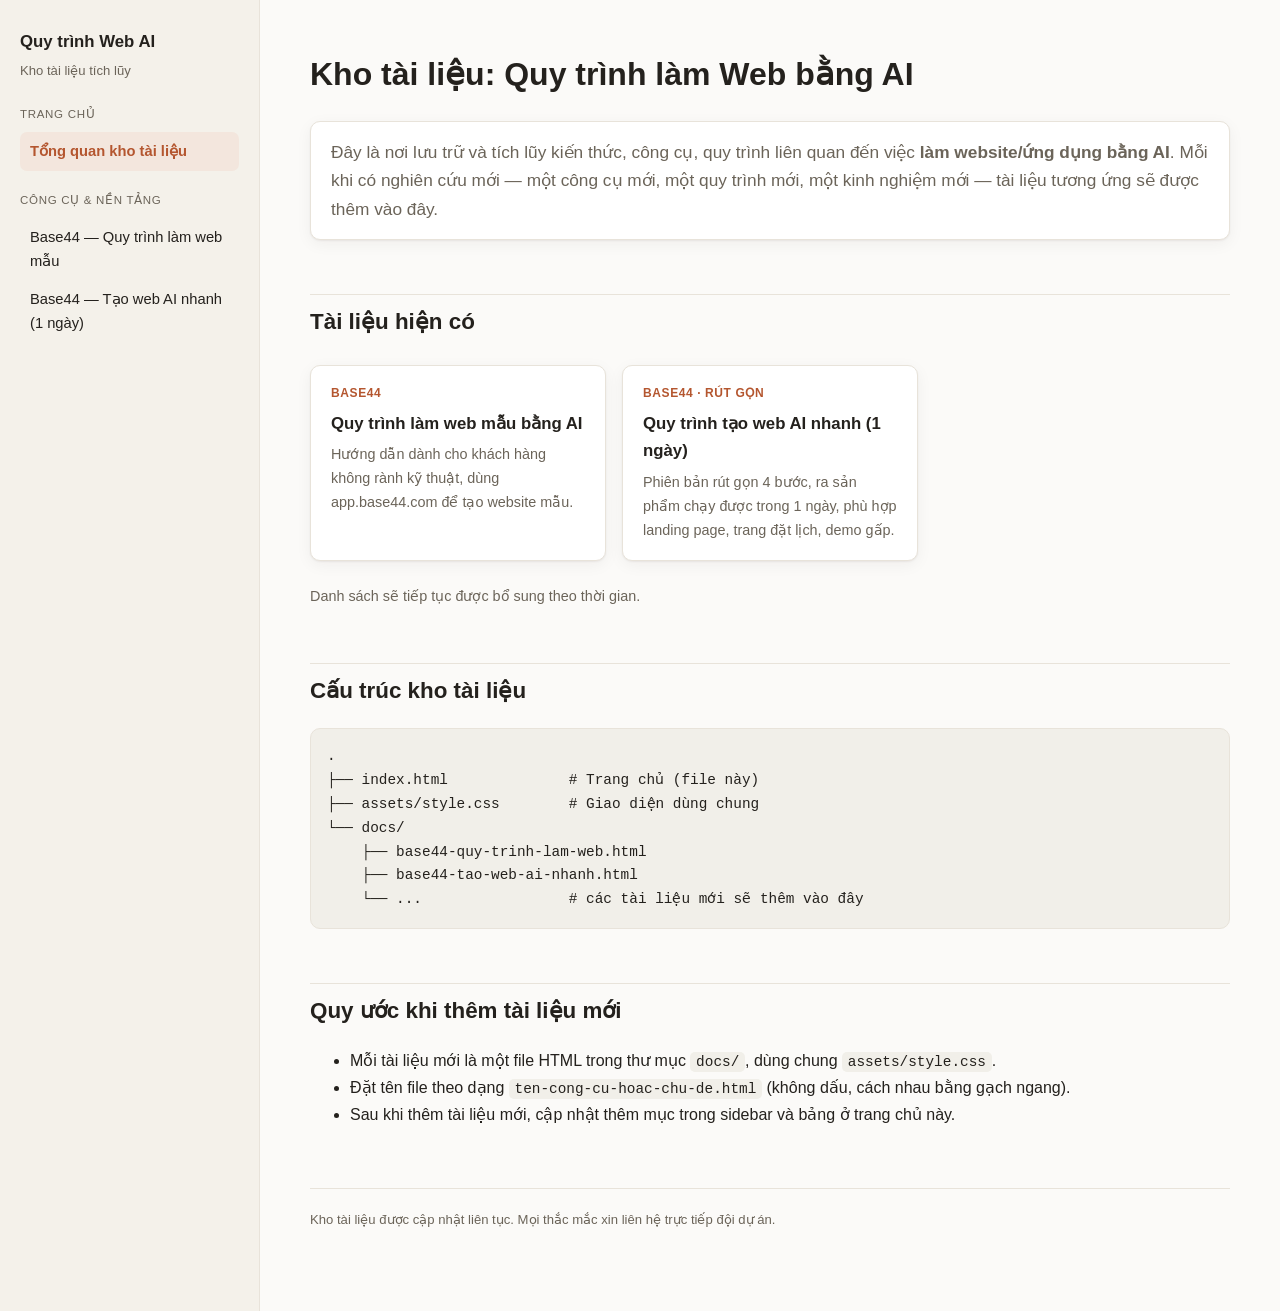
==== index.html @ d2615218 "Add Base44 quick-start doc with Mermaid diagrams - New doc: docs/base44-tao-web-ai-nhanh.html + .md " ====
<!doctype html>
<html lang="vi">
<head>
<meta charset="utf-8">
<meta name="viewport" content="width=device-width, initial-scale=1">
<title>Kho tài liệu: Quy trình làm Web bằng AI</title>
<link rel="stylesheet" href="assets/style.css">
</head>
<body>
<div class="layout">
  <aside class="sidebar">
    <a class="sidebar-brand" href="index.html">Quy trình Web AI</a>
    <span class="sidebar-tagline">Kho tài liệu tích lũy</span>

    <div class="sidebar-section-title">Trang chủ</div>
    <nav>
      <ul>
        <li><a href="index.html" class="active">Tổng quan kho tài liệu</a></li>
      </ul>
    </nav>

    <div class="sidebar-section-title">Công cụ &amp; Nền tảng</div>
    <nav>
      <ul>
        <li><a href="docs/base44-quy-trinh-lam-web.html">Base44 — Quy trình làm web mẫu</a></li>
        <li><a href="docs/base44-tao-web-ai-nhanh.html">Base44 — Tạo web AI nhanh (1 ngày)</a></li>
      </ul>
    </nav>
  </aside>

  <main class="content">
    <div class="content-inner">
      <header class="page-header">
        <h1>Kho tài liệu: Quy trình làm Web bằng AI</h1>
      </header>

      <p class="page-lede">
        Đây là nơi lưu trữ và tích lũy kiến thức, công cụ, quy trình liên quan đến việc
        <strong>làm website/ứng dụng bằng AI</strong>. Mỗi khi có nghiên cứu mới — một công cụ mới,
        một quy trình mới, một kinh nghiệm mới — tài liệu tương ứng sẽ được thêm vào đây.
      </p>

      <h2 id="tai-lieu">Tài liệu hiện có</h2>
      <div class="card-grid">
        <a class="card" href="docs/base44-quy-trinh-lam-web.html">
          <div class="card-eyebrow">Base44</div>
          <h3>Quy trình làm web mẫu bằng AI</h3>
          <p>Hướng dẫn dành cho khách hàng không rành kỹ thuật, dùng app.base44.com để tạo website mẫu.</p>
        </a>
        <a class="card" href="docs/base44-tao-web-ai-nhanh.html">
          <div class="card-eyebrow">Base44 · Rút gọn</div>
          <h3>Quy trình tạo web AI nhanh (1 ngày)</h3>
          <p>Phiên bản rút gọn 4 bước, ra sản phẩm chạy được trong 1 ngày, phù hợp landing page, trang đặt lịch, demo gấp.</p>
        </a>
      </div>
      <p style="color:var(--text-muted); font-size:0.9rem;">Danh sách sẽ tiếp tục được bổ sung theo thời gian.</p>

      <h2 id="cau-truc">Cấu trúc kho tài liệu</h2>
      <pre><code>.
├── index.html              # Trang chủ (file này)
├── assets/style.css        # Giao diện dùng chung
└── docs/
    ├── base44-quy-trinh-lam-web.html
    ├── base44-tao-web-ai-nhanh.html
    └── ...                 # các tài liệu mới sẽ thêm vào đây
</code></pre>

      <h2 id="quy-uoc">Quy ước khi thêm tài liệu mới</h2>
      <ul>
        <li>Mỗi tài liệu mới là một file HTML trong thư mục <code>docs/</code>, dùng chung <code>assets/style.css</code>.</li>
        <li>Đặt tên file theo dạng <code>ten-cong-cu-hoac-chu-de.html</code> (không dấu, cách nhau bằng gạch ngang).</li>
        <li>Sau khi thêm tài liệu mới, cập nhật thêm mục trong sidebar và bảng ở trang chủ này.</li>
      </ul>

      <div class="page-footer">
        Kho tài liệu được cập nhật liên tục. Mọi thắc mắc xin liên hệ trực tiếp đội dự án.
      </div>
    </div>
  </main>
</div>
</body>
</html>
---- assets/style.css ----
:root {
  --bg: #fbfaf8;
  --bg-elevated: #ffffff;
  --text: #24211d;
  --text-muted: #6b6459;
  --border: #e8e3da;
  --accent: #b4562f;
  --accent-soft: #f3e6dd;
  --code-bg: #f1efe9;
  --sidebar-bg: #f4f1ea;
  --shadow: 0 1px 2px rgba(30, 24, 14, 0.06), 0 4px 16px rgba(30, 24, 14, 0.05);
  --radius: 10px;
  --max-width: 920px;
  --font-sans: "Inter", -apple-system, BlinkMacSystemFont, "Segoe UI", Roboto, "Helvetica Neue", Arial, sans-serif;
  --font-mono: "SFMono-Regular", Consolas, "Liberation Mono", Menlo, monospace;
}

@media (prefers-color-scheme: dark) {
  :root {
    --bg: #17140f;
    --bg-elevated: #201c16;
    --text: #ece7dd;
    --text-muted: #a89e8d;
    --border: #322c22;
    --accent: #e08a5b;
    --accent-soft: #3a291d;
    --code-bg: #241f18;
    --sidebar-bg: #1c1811;
    --shadow: 0 1px 2px rgba(0, 0, 0, 0.3), 0 4px 20px rgba(0, 0, 0, 0.35);
  }
}

* { box-sizing: border-box; }

html, body {
  margin: 0;
  padding: 0;
  background: var(--bg);
  color: var(--text);
  font-family: var(--font-sans);
  line-height: 1.65;
}

a { color: var(--accent); text-decoration: none; }
a:hover { text-decoration: underline; }

.layout {
  display: flex;
  min-height: 100vh;
}

.sidebar {
  width: 260px;
  flex-shrink: 0;
  background: var(--sidebar-bg);
  border-right: 1px solid var(--border);
  padding: 28px 20px;
}

.sidebar-brand {
  display: block;
  font-weight: 700;
  font-size: 1.05rem;
  color: var(--text);
  margin-bottom: 4px;
}

.sidebar-tagline {
  font-size: 0.82rem;
  color: var(--text-muted);
  margin-bottom: 24px;
  display: block;
}

.sidebar-section-title {
  font-size: 0.72rem;
  text-transform: uppercase;
  letter-spacing: 0.06em;
  color: var(--text-muted);
  margin: 20px 0 8px;
}

.sidebar nav ul {
  list-style: none;
  margin: 0;
  padding: 0;
}

.sidebar nav li a {
  display: block;
  padding: 7px 10px;
  border-radius: 7px;
  color: var(--text);
  font-size: 0.92rem;
}

.sidebar nav li a:hover {
  background: var(--accent-soft);
  text-decoration: none;
}

.sidebar nav li a.active {
  background: var(--accent-soft);
  color: var(--accent);
  font-weight: 600;
}

.content {
  flex: 1;
  min-width: 0;
  padding: 48px 32px 80px;
}

.content-inner {
  max-width: var(--max-width);
  margin: 0 auto;
}

.breadcrumb {
  font-size: 0.85rem;
  color: var(--text-muted);
  margin-bottom: 18px;
}

.page-header {
  margin-bottom: 8px;
}

.page-lede {
  font-size: 1.08rem;
  color: var(--text-muted);
  background: var(--bg-elevated);
  border: 1px solid var(--border);
  border-radius: var(--radius);
  padding: 16px 20px;
  margin: 20px 0 32px;
  box-shadow: var(--shadow);
}

h1 { font-size: 2rem; margin: 0 0 8px; }
h2 { font-size: 1.4rem; margin-top: 2.4em; padding-top: 0.4em; border-top: 1px solid var(--border); }
h3 { font-size: 1.12rem; margin-top: 1.8em; }

table {
  width: 100%;
  border-collapse: collapse;
  margin: 1.2em 0;
  font-size: 0.94rem;
  background: var(--bg-elevated);
  border: 1px solid var(--border);
  border-radius: var(--radius);
  overflow: hidden;
}

th, td {
  padding: 10px 14px;
  border-bottom: 1px solid var(--border);
  text-align: left;
  vertical-align: top;
}

th {
  background: var(--accent-soft);
  color: var(--text);
  font-weight: 600;
}

tr:last-child td { border-bottom: none; }

code {
  font-family: var(--font-mono);
  background: var(--code-bg);
  padding: 0.15em 0.4em;
  border-radius: 5px;
  font-size: 0.9em;
}

pre {
  background: var(--code-bg);
  padding: 16px;
  border-radius: var(--radius);
  overflow-x: auto;
  border: 1px solid var(--border);
}

pre code { background: none; padding: 0; }

blockquote {
  margin: 1.4em 0;
  padding: 12px 18px;
  border-left: 3px solid var(--accent);
  background: var(--accent-soft);
  border-radius: 0 var(--radius) var(--radius) 0;
  color: var(--text);
}

.card-grid {
  display: grid;
  grid-template-columns: repeat(auto-fill, minmax(260px, 1fr));
  gap: 16px;
  margin: 24px 0;
}

.card {
  display: block;
  background: var(--bg-elevated);
  border: 1px solid var(--border);
  border-radius: var(--radius);
  padding: 18px 20px;
  box-shadow: var(--shadow);
  color: var(--text);
}

.card:hover { border-color: var(--accent); text-decoration: none; }

.card-eyebrow {
  font-size: 0.75rem;
  text-transform: uppercase;
  letter-spacing: 0.05em;
  color: var(--accent);
  font-weight: 600;
  margin-bottom: 6px;
}

.card h3 { margin: 0 0 6px; font-size: 1.05rem; }

.card p { margin: 0; color: var(--text-muted); font-size: 0.9rem; }

.steps-grid {
  display: grid;
  grid-template-columns: repeat(auto-fit, minmax(150px, 1fr));
  gap: 10px;
  margin: 20px 0;
}

.step-chip {
  background: var(--bg-elevated);
  border: 1px solid var(--border);
  border-radius: var(--radius);
  padding: 12px 14px;
  font-size: 0.88rem;
}

.step-chip .num {
  display: inline-block;
  width: 22px;
  height: 22px;
  line-height: 22px;
  text-align: center;
  border-radius: 50%;
  background: var(--accent);
  color: #fff;
  font-size: 0.78rem;
  font-weight: 700;
  margin-right: 6px;
}

.page-footer {
  margin-top: 60px;
  padding-top: 20px;
  border-top: 1px solid var(--border);
  font-size: 0.82rem;
  color: var(--text-muted);
}

.mobile-topbar {
  display: none;
}

@media (max-width: 780px) {
  .layout { flex-direction: column; }
  .sidebar {
    width: auto;
    border-right: none;
    border-bottom: 1px solid var(--border);
    padding: 16px 20px;
  }
  .content { padding: 32px 18px 60px; }
}
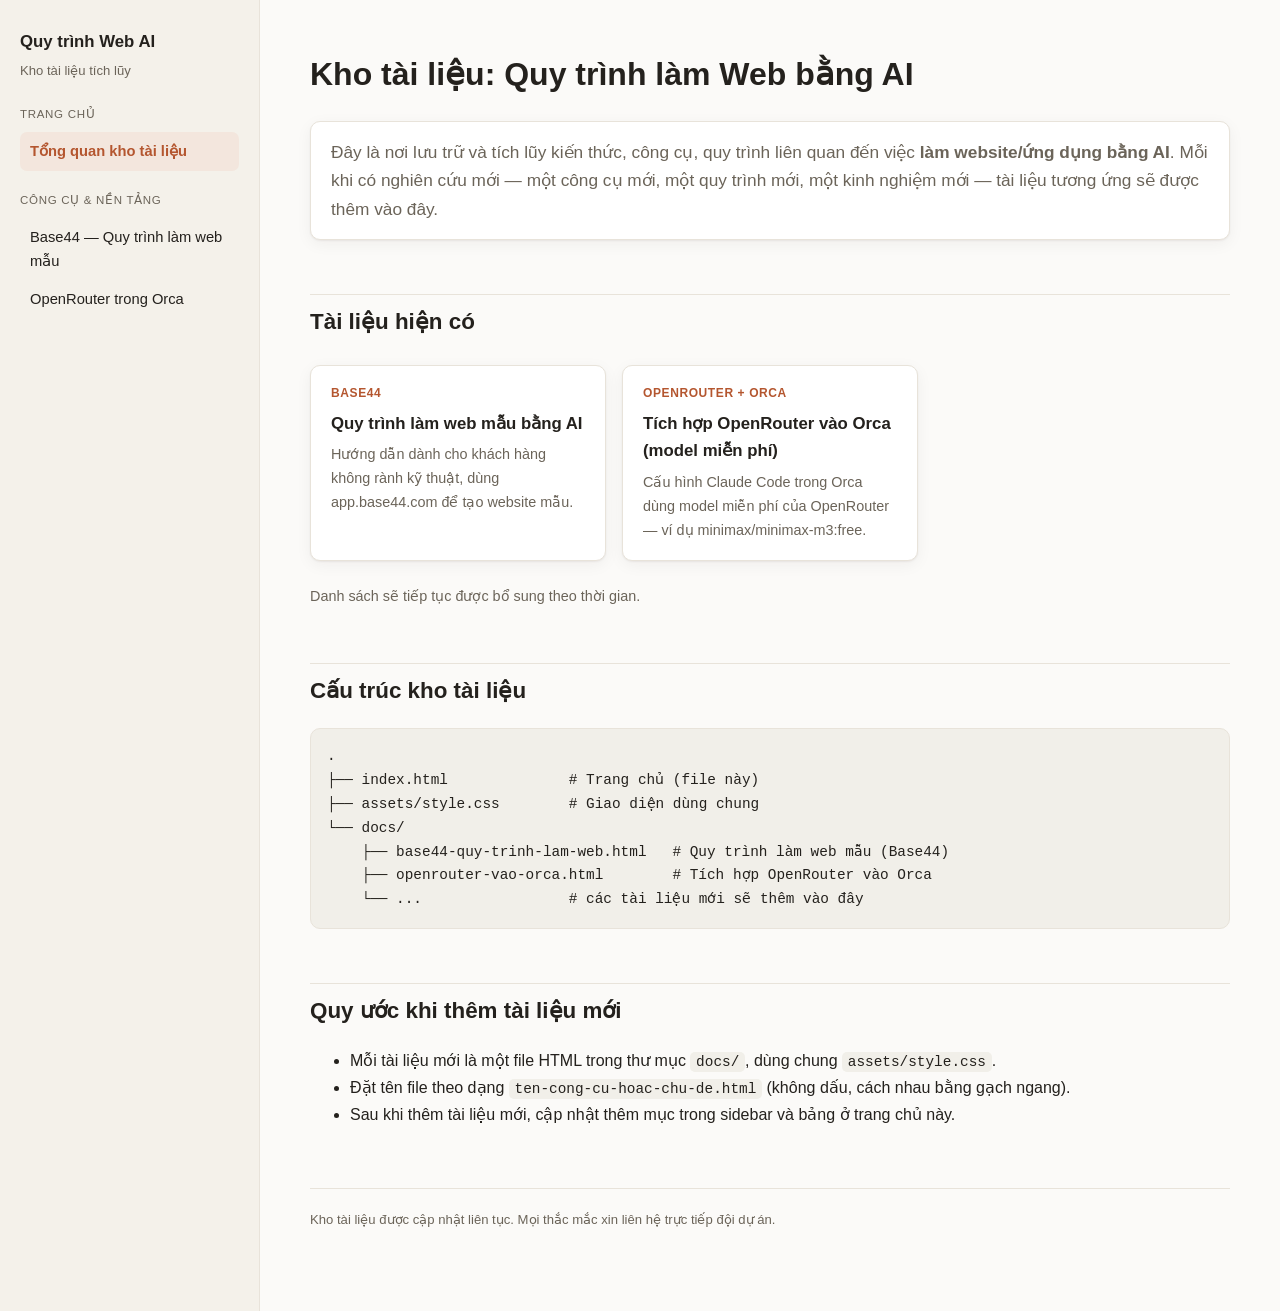
==== commit eab7e251: "Add OpenRouter-into-Orca guide (free models for Claude Code) - docs/openrouter-vao-orca.html: visual" ====
--- a/index.html
+++ b/index.html
@@ -23,7 +23,7 @@
     <nav>
       <ul>
         <li><a href="docs/base44-quy-trinh-lam-web.html">Base44 — Quy trình làm web mẫu</a></li>
-        <li><a href="docs/base44-tao-web-ai-nhanh.html">Base44 — Tạo web AI nhanh (1 ngày)</a></li>
+        <li><a href="docs/openrouter-vao-orca.html">OpenRouter trong Orca</a></li>
       </ul>
     </nav>
   </aside>
@@ -47,10 +47,10 @@
           <h3>Quy trình làm web mẫu bằng AI</h3>
           <p>Hướng dẫn dành cho khách hàng không rành kỹ thuật, dùng app.base44.com để tạo website mẫu.</p>
         </a>
-        <a class="card" href="docs/base44-tao-web-ai-nhanh.html">
-          <div class="card-eyebrow">Base44 · Rút gọn</div>
-          <h3>Quy trình tạo web AI nhanh (1 ngày)</h3>
-          <p>Phiên bản rút gọn 4 bước, ra sản phẩm chạy được trong 1 ngày, phù hợp landing page, trang đặt lịch, demo gấp.</p>
+        <a class="card" href="docs/openrouter-vao-orca.html">
+          <div class="card-eyebrow">OpenRouter + Orca</div>
+          <h3>Tích hợp OpenRouter vào Orca (model miễn phí)</h3>
+          <p>Cấu hình Claude Code trong Orca dùng model miễn phí của OpenRouter — ví dụ minimax/minimax-m3:free.</p>
         </a>
       </div>
       <p style="color:var(--text-muted); font-size:0.9rem;">Danh sách sẽ tiếp tục được bổ sung theo thời gian.</p>
@@ -60,8 +60,8 @@
 ├── index.html              # Trang chủ (file này)
 ├── assets/style.css        # Giao diện dùng chung
 └── docs/
-    ├── base44-quy-trinh-lam-web.html
-    ├── base44-tao-web-ai-nhanh.html
+    ├── base44-quy-trinh-lam-web.html   # Quy trình làm web mẫu (Base44)
+    ├── openrouter-vao-orca.html        # Tích hợp OpenRouter vào Orca
     └── ...                 # các tài liệu mới sẽ thêm vào đây
 </code></pre>
 
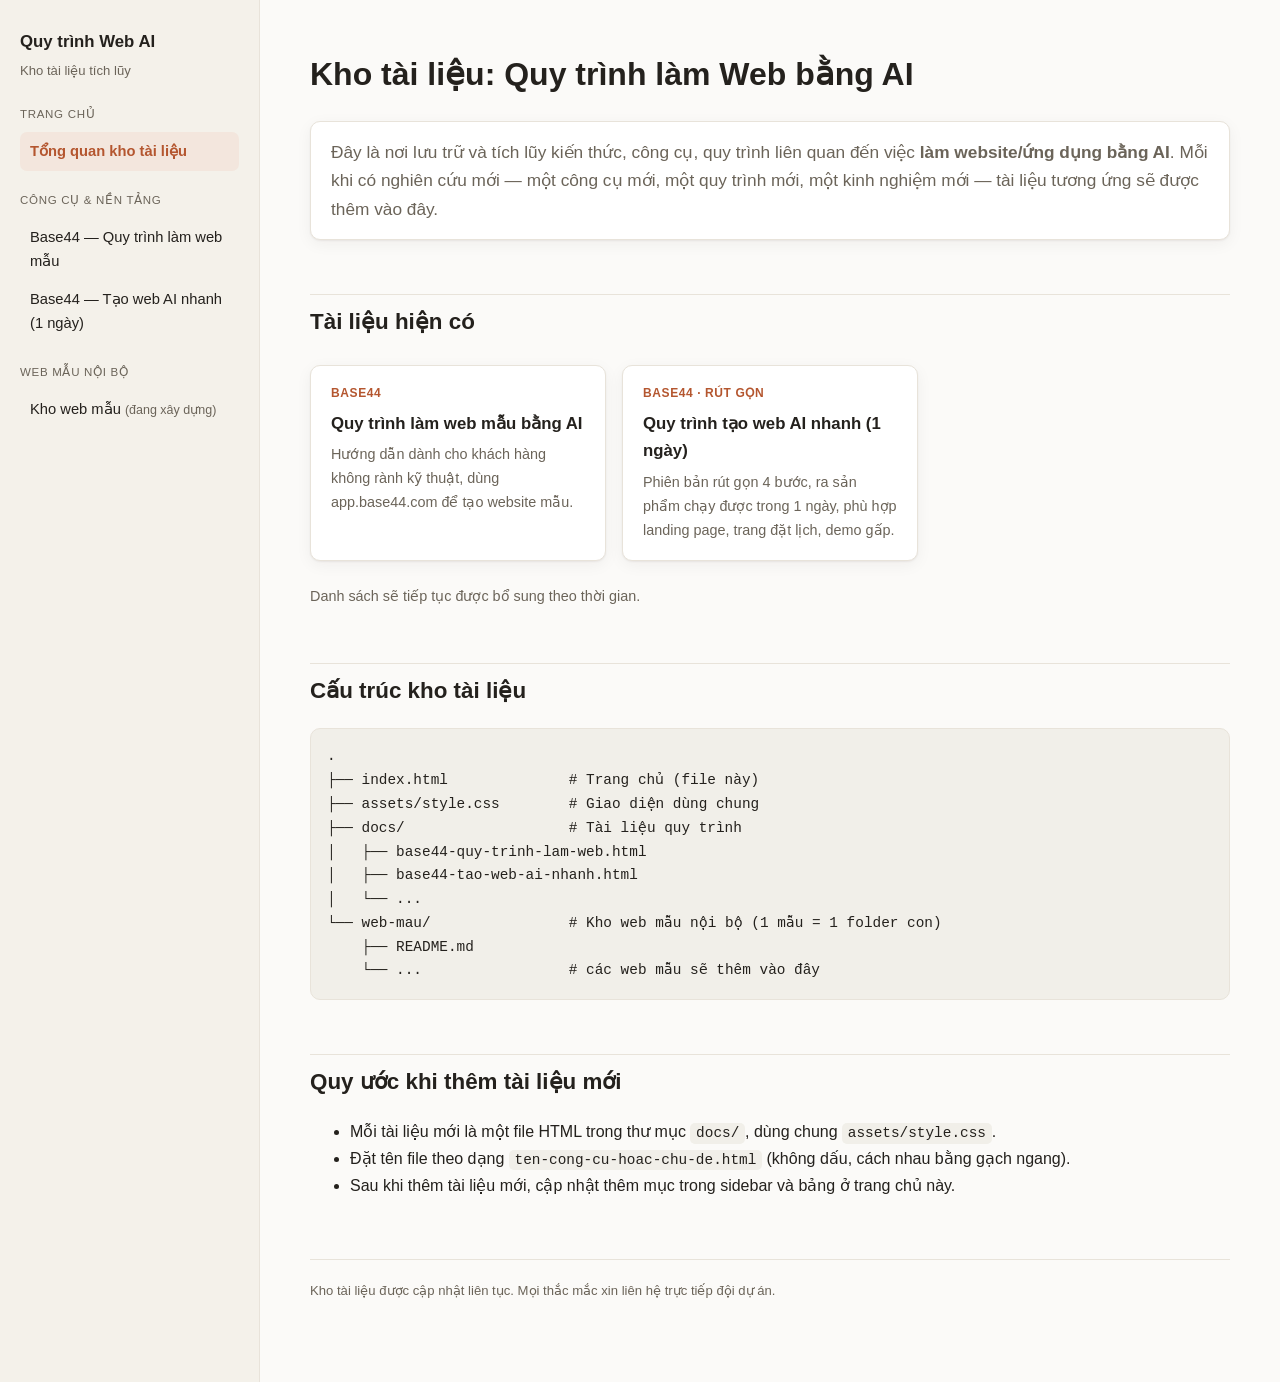
==== commit b818d155: "Add internal web-mau/ folder for AI-generated templates - New folder web-mau/ holds AI-generated web" ====
--- a/index.html
+++ b/index.html
@@ -23,7 +23,14 @@
     <nav>
       <ul>
         <li><a href="docs/base44-quy-trinh-lam-web.html">Base44 — Quy trình làm web mẫu</a></li>
-        <li><a href="docs/openrouter-vao-orca.html">OpenRouter trong Orca</a></li>
+        <li><a href="docs/base44-tao-web-ai-nhanh.html">Base44 — Tạo web AI nhanh (1 ngày)</a></li>
+      </ul>
+    </nav>
+
+    <div class="sidebar-section-title">Web mẫu nội bộ</div>
+    <nav>
+      <ul>
+        <li><a href="web-mau/">Kho web mẫu <span style="color:var(--text-muted); font-size:0.85em;">(đang xây dựng)</span></a></li>
       </ul>
     </nav>
   </aside>
@@ -47,10 +54,10 @@
           <h3>Quy trình làm web mẫu bằng AI</h3>
           <p>Hướng dẫn dành cho khách hàng không rành kỹ thuật, dùng app.base44.com để tạo website mẫu.</p>
         </a>
-        <a class="card" href="docs/openrouter-vao-orca.html">
-          <div class="card-eyebrow">OpenRouter + Orca</div>
-          <h3>Tích hợp OpenRouter vào Orca (model miễn phí)</h3>
-          <p>Cấu hình Claude Code trong Orca dùng model miễn phí của OpenRouter — ví dụ minimax/minimax-m3:free.</p>
+        <a class="card" href="docs/base44-tao-web-ai-nhanh.html">
+          <div class="card-eyebrow">Base44 · Rút gọn</div>
+          <h3>Quy trình tạo web AI nhanh (1 ngày)</h3>
+          <p>Phiên bản rút gọn 4 bước, ra sản phẩm chạy được trong 1 ngày, phù hợp landing page, trang đặt lịch, demo gấp.</p>
         </a>
       </div>
       <p style="color:var(--text-muted); font-size:0.9rem;">Danh sách sẽ tiếp tục được bổ sung theo thời gian.</p>
@@ -59,10 +66,13 @@
       <pre><code>.
 ├── index.html              # Trang chủ (file này)
 ├── assets/style.css        # Giao diện dùng chung
-└── docs/
-    ├── base44-quy-trinh-lam-web.html   # Quy trình làm web mẫu (Base44)
-    ├── openrouter-vao-orca.html        # Tích hợp OpenRouter vào Orca
-    └── ...                 # các tài liệu mới sẽ thêm vào đây
+├── docs/                   # Tài liệu quy trình
+│   ├── base44-quy-trinh-lam-web.html
+│   ├── base44-tao-web-ai-nhanh.html
+│   └── ...
+└── web-mau/                # Kho web mẫu nội bộ (1 mẫu = 1 folder con)
+    ├── README.md
+    └── ...                 # các web mẫu sẽ thêm vào đây
 </code></pre>
 
       <h2 id="quy-uoc">Quy ước khi thêm tài liệu mới</h2>
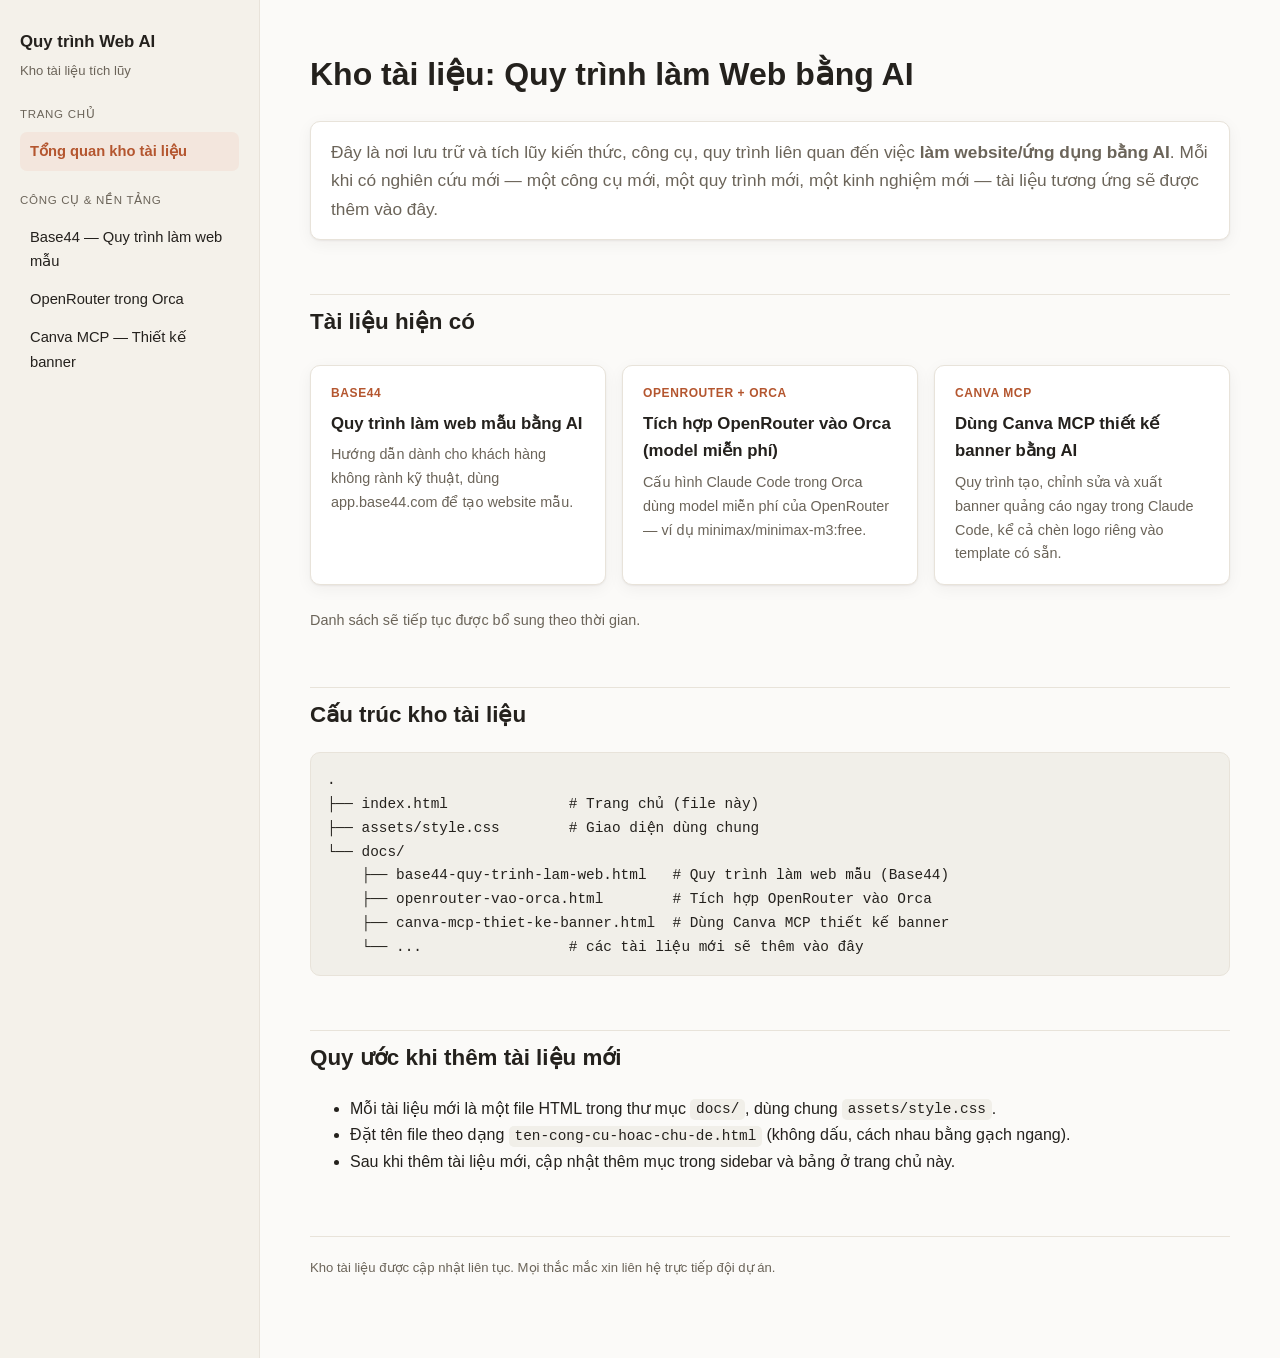
==== commit 6d9def9e: "Add docs: dùng Canva MCP trong Claude Code để thiết kế banner bằng AI Tổng hợp quy trình thực tế đã " ====
--- a/index.html
+++ b/index.html
@@ -23,14 +23,8 @@
     <nav>
       <ul>
         <li><a href="docs/base44-quy-trinh-lam-web.html">Base44 — Quy trình làm web mẫu</a></li>
-        <li><a href="docs/base44-tao-web-ai-nhanh.html">Base44 — Tạo web AI nhanh (1 ngày)</a></li>
-      </ul>
-    </nav>
-
-    <div class="sidebar-section-title">Web mẫu nội bộ</div>
-    <nav>
-      <ul>
-        <li><a href="web-mau/">Kho web mẫu <span style="color:var(--text-muted); font-size:0.85em;">(đang xây dựng)</span></a></li>
+        <li><a href="docs/openrouter-vao-orca.html">OpenRouter trong Orca</a></li>
+        <li><a href="docs/canva-mcp-thiet-ke-banner.html">Canva MCP — Thiết kế banner</a></li>
       </ul>
     </nav>
   </aside>
@@ -54,10 +48,15 @@
           <h3>Quy trình làm web mẫu bằng AI</h3>
           <p>Hướng dẫn dành cho khách hàng không rành kỹ thuật, dùng app.base44.com để tạo website mẫu.</p>
         </a>
-        <a class="card" href="docs/base44-tao-web-ai-nhanh.html">
-          <div class="card-eyebrow">Base44 · Rút gọn</div>
-          <h3>Quy trình tạo web AI nhanh (1 ngày)</h3>
-          <p>Phiên bản rút gọn 4 bước, ra sản phẩm chạy được trong 1 ngày, phù hợp landing page, trang đặt lịch, demo gấp.</p>
+        <a class="card" href="docs/openrouter-vao-orca.html">
+          <div class="card-eyebrow">OpenRouter + Orca</div>
+          <h3>Tích hợp OpenRouter vào Orca (model miễn phí)</h3>
+          <p>Cấu hình Claude Code trong Orca dùng model miễn phí của OpenRouter — ví dụ minimax/minimax-m3:free.</p>
+        </a>
+        <a class="card" href="docs/canva-mcp-thiet-ke-banner.html">
+          <div class="card-eyebrow">Canva MCP</div>
+          <h3>Dùng Canva MCP thiết kế banner bằng AI</h3>
+          <p>Quy trình tạo, chỉnh sửa và xuất banner quảng cáo ngay trong Claude Code, kể cả chèn logo riêng vào template có sẵn.</p>
         </a>
       </div>
       <p style="color:var(--text-muted); font-size:0.9rem;">Danh sách sẽ tiếp tục được bổ sung theo thời gian.</p>
@@ -66,13 +65,11 @@
       <pre><code>.
 ├── index.html              # Trang chủ (file này)
 ├── assets/style.css        # Giao diện dùng chung
-├── docs/                   # Tài liệu quy trình
-│   ├── base44-quy-trinh-lam-web.html
-│   ├── base44-tao-web-ai-nhanh.html
-│   └── ...
-└── web-mau/                # Kho web mẫu nội bộ (1 mẫu = 1 folder con)
-    ├── README.md
-    └── ...                 # các web mẫu sẽ thêm vào đây
+└── docs/
+    ├── base44-quy-trinh-lam-web.html   # Quy trình làm web mẫu (Base44)
+    ├── openrouter-vao-orca.html        # Tích hợp OpenRouter vào Orca
+    ├── canva-mcp-thiet-ke-banner.html  # Dùng Canva MCP thiết kế banner
+    └── ...                 # các tài liệu mới sẽ thêm vào đây
 </code></pre>
 
       <h2 id="quy-uoc">Quy ước khi thêm tài liệu mới</h2>
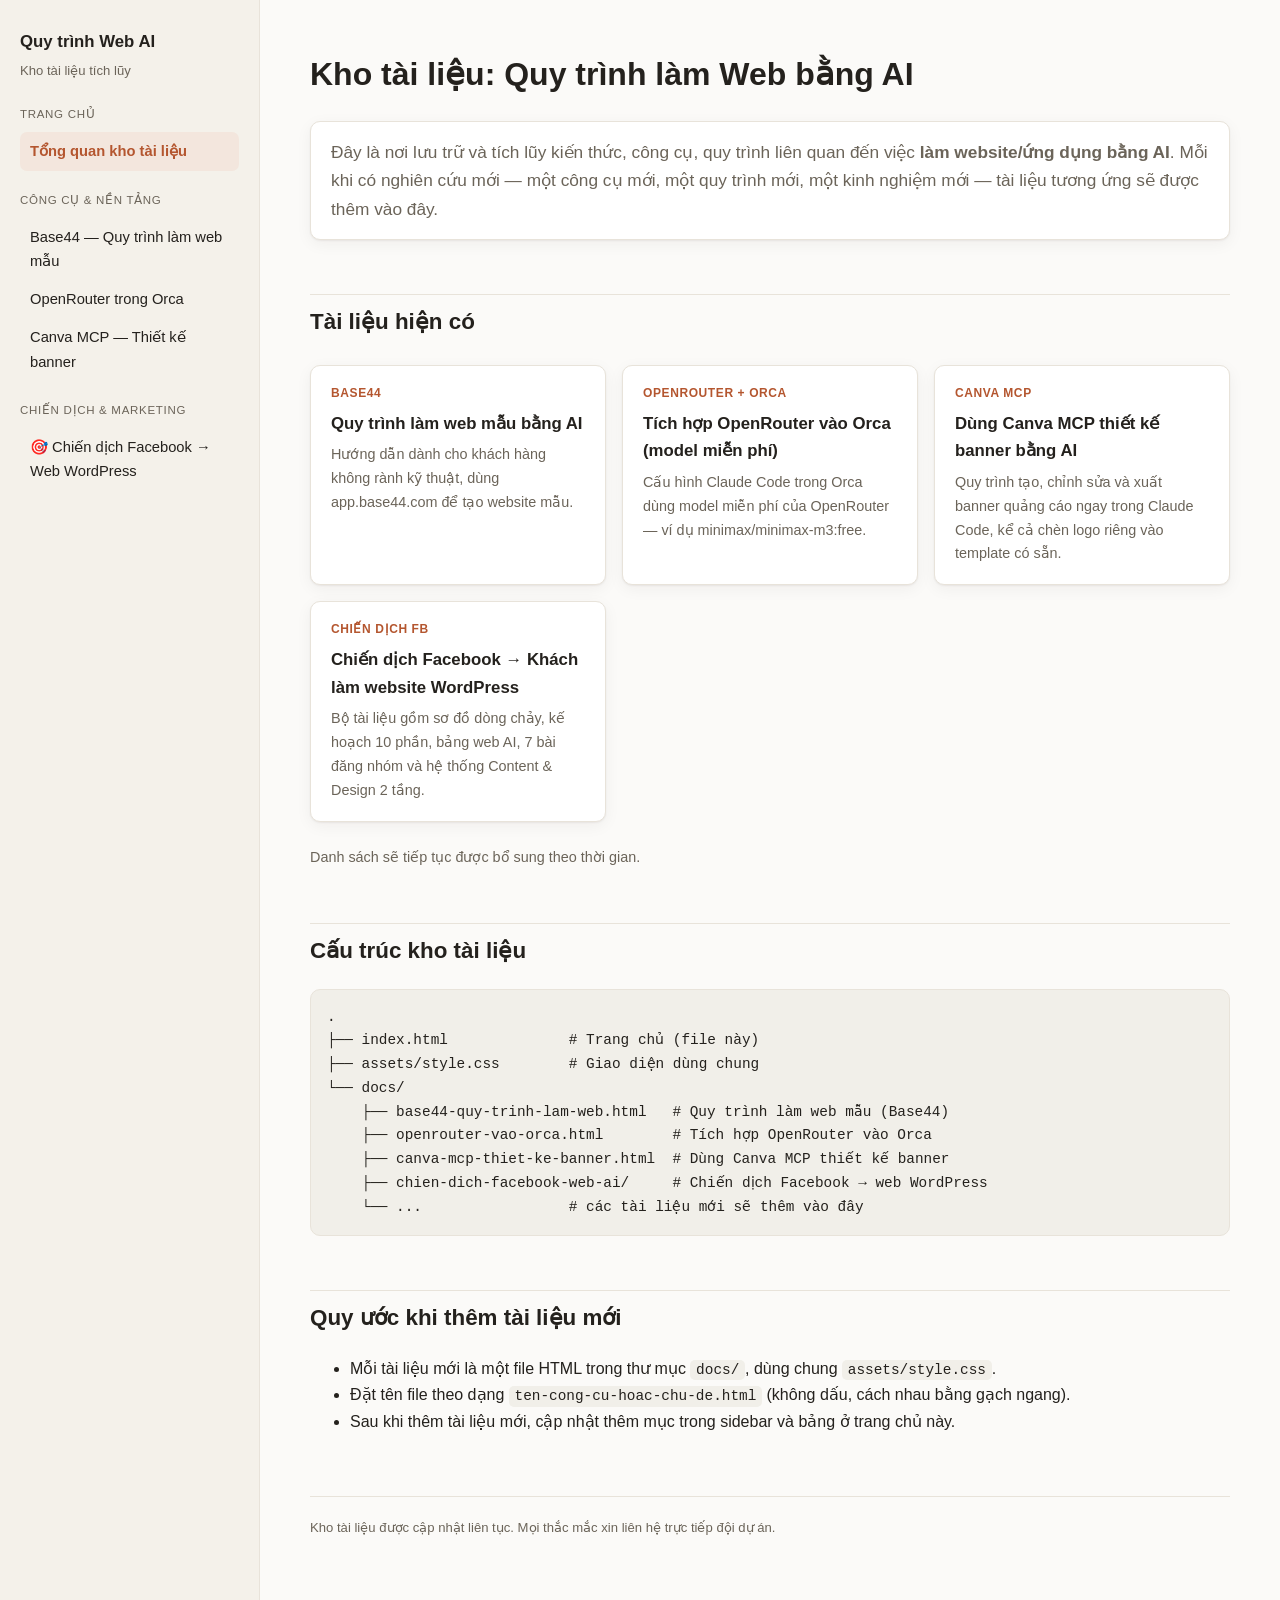
==== commit 8d61f31d: "Add chiến dịch Facebook -> khách làm website WordPress Gồm: sơ đồ dòng chảy, kế hoạch hành động chi " ====
--- a/index.html
+++ b/index.html
@@ -25,6 +25,13 @@
         <li><a href="docs/base44-quy-trinh-lam-web.html">Base44 — Quy trình làm web mẫu</a></li>
         <li><a href="docs/openrouter-vao-orca.html">OpenRouter trong Orca</a></li>
         <li><a href="docs/canva-mcp-thiet-ke-banner.html">Canva MCP — Thiết kế banner</a></li>
+      </ul>
+    </nav>
+
+    <div class="sidebar-section-title">Chiến dịch &amp; Marketing</div>
+    <nav>
+      <ul>
+        <li><a href="docs/chien-dich-facebook-web-ai/facebook-campaign-tabs.html">🎯 Chiến dịch Facebook → Web WordPress</a></li>
       </ul>
     </nav>
   </aside>
@@ -58,6 +65,11 @@
           <h3>Dùng Canva MCP thiết kế banner bằng AI</h3>
           <p>Quy trình tạo, chỉnh sửa và xuất banner quảng cáo ngay trong Claude Code, kể cả chèn logo riêng vào template có sẵn.</p>
         </a>
+        <a class="card" href="docs/chien-dich-facebook-web-ai/facebook-campaign-tabs.html">
+          <div class="card-eyebrow">Chiến dịch FB</div>
+          <h3>Chiến dịch Facebook → Khách làm website WordPress</h3>
+          <p>Bộ tài liệu gồm sơ đồ dòng chảy, kế hoạch 10 phần, bảng web AI, 7 bài đăng nhóm và hệ thống Content &amp; Design 2 tầng.</p>
+        </a>
       </div>
       <p style="color:var(--text-muted); font-size:0.9rem;">Danh sách sẽ tiếp tục được bổ sung theo thời gian.</p>
 
@@ -69,6 +81,7 @@
     ├── base44-quy-trinh-lam-web.html   # Quy trình làm web mẫu (Base44)
     ├── openrouter-vao-orca.html        # Tích hợp OpenRouter vào Orca
     ├── canva-mcp-thiet-ke-banner.html  # Dùng Canva MCP thiết kế banner
+    ├── chien-dich-facebook-web-ai/     # Chiến dịch Facebook → web WordPress
     └── ...                 # các tài liệu mới sẽ thêm vào đây
 </code></pre>
 
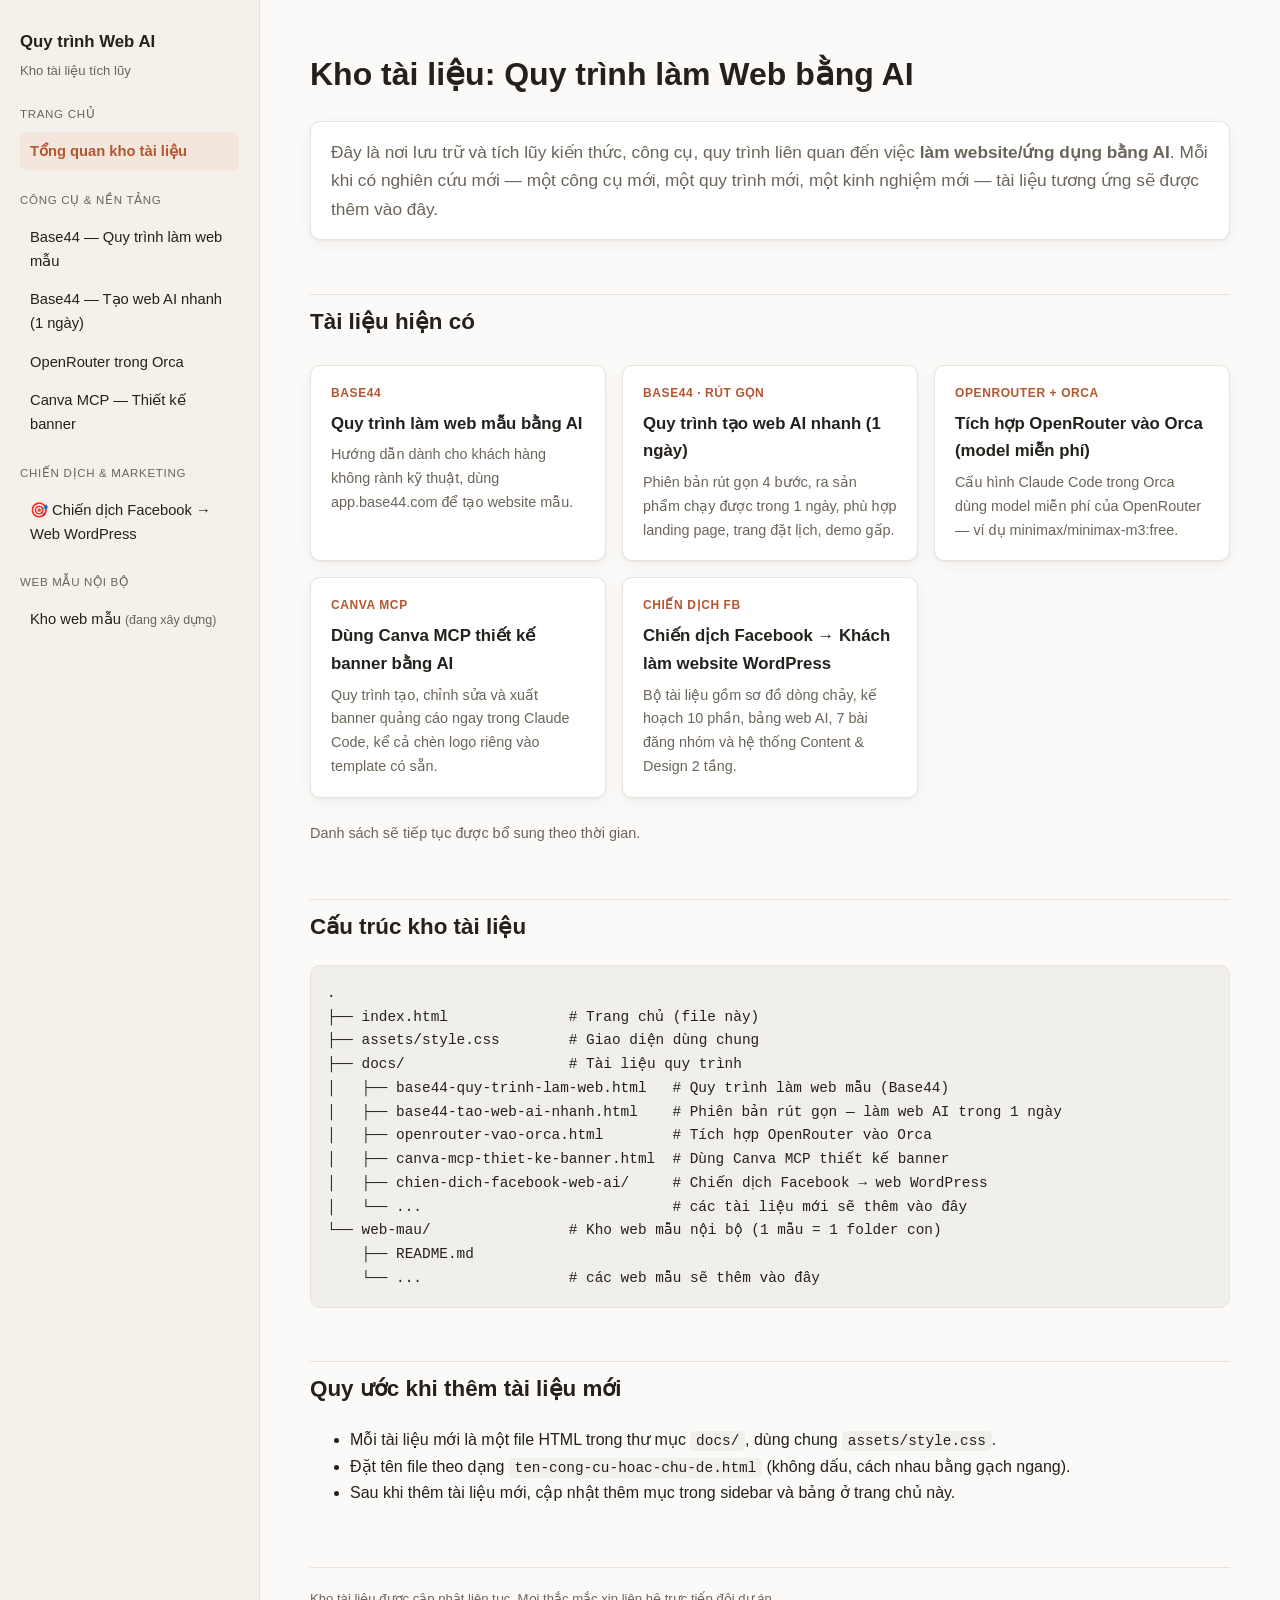
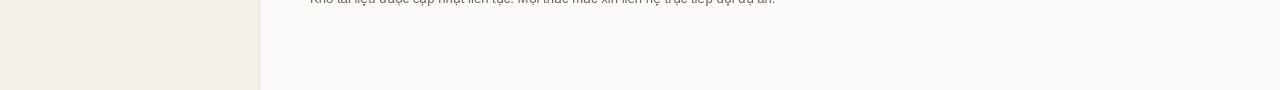
==== commit 5b0de538: "Merge branch 'hungphamwp/mooneye' into main Resolve conflicts in README.md/index.html by keeping bot" ====
--- a/index.html
+++ b/index.html
@@ -23,6 +23,7 @@
     <nav>
       <ul>
         <li><a href="docs/base44-quy-trinh-lam-web.html">Base44 — Quy trình làm web mẫu</a></li>
+        <li><a href="docs/base44-tao-web-ai-nhanh.html">Base44 — Tạo web AI nhanh (1 ngày)</a></li>
         <li><a href="docs/openrouter-vao-orca.html">OpenRouter trong Orca</a></li>
         <li><a href="docs/canva-mcp-thiet-ke-banner.html">Canva MCP — Thiết kế banner</a></li>
       </ul>
@@ -32,6 +33,13 @@
     <nav>
       <ul>
         <li><a href="docs/chien-dich-facebook-web-ai/facebook-campaign-tabs.html">🎯 Chiến dịch Facebook → Web WordPress</a></li>
+      </ul>
+    </nav>
+
+    <div class="sidebar-section-title">Web mẫu nội bộ</div>
+    <nav>
+      <ul>
+        <li><a href="web-mau/">Kho web mẫu <span style="color:var(--text-muted); font-size:0.85em;">(đang xây dựng)</span></a></li>
       </ul>
     </nav>
   </aside>
@@ -55,6 +63,11 @@
           <h3>Quy trình làm web mẫu bằng AI</h3>
           <p>Hướng dẫn dành cho khách hàng không rành kỹ thuật, dùng app.base44.com để tạo website mẫu.</p>
         </a>
+        <a class="card" href="docs/base44-tao-web-ai-nhanh.html">
+          <div class="card-eyebrow">Base44 · Rút gọn</div>
+          <h3>Quy trình tạo web AI nhanh (1 ngày)</h3>
+          <p>Phiên bản rút gọn 4 bước, ra sản phẩm chạy được trong 1 ngày, phù hợp landing page, trang đặt lịch, demo gấp.</p>
+        </a>
         <a class="card" href="docs/openrouter-vao-orca.html">
           <div class="card-eyebrow">OpenRouter + Orca</div>
           <h3>Tích hợp OpenRouter vào Orca (model miễn phí)</h3>
@@ -77,12 +90,16 @@
       <pre><code>.
 ├── index.html              # Trang chủ (file này)
 ├── assets/style.css        # Giao diện dùng chung
-└── docs/
-    ├── base44-quy-trinh-lam-web.html   # Quy trình làm web mẫu (Base44)
-    ├── openrouter-vao-orca.html        # Tích hợp OpenRouter vào Orca
-    ├── canva-mcp-thiet-ke-banner.html  # Dùng Canva MCP thiết kế banner
-    ├── chien-dich-facebook-web-ai/     # Chiến dịch Facebook → web WordPress
-    └── ...                 # các tài liệu mới sẽ thêm vào đây
+├── docs/                   # Tài liệu quy trình
+│   ├── base44-quy-trinh-lam-web.html   # Quy trình làm web mẫu (Base44)
+│   ├── base44-tao-web-ai-nhanh.html    # Phiên bản rút gọn — làm web AI trong 1 ngày
+│   ├── openrouter-vao-orca.html        # Tích hợp OpenRouter vào Orca
+│   ├── canva-mcp-thiet-ke-banner.html  # Dùng Canva MCP thiết kế banner
+│   ├── chien-dich-facebook-web-ai/     # Chiến dịch Facebook → web WordPress
+│   └── ...                             # các tài liệu mới sẽ thêm vào đây
+└── web-mau/                # Kho web mẫu nội bộ (1 mẫu = 1 folder con)
+    ├── README.md
+    └── ...                 # các web mẫu sẽ thêm vào đây
 </code></pre>
 
       <h2 id="quy-uoc">Quy ước khi thêm tài liệu mới</h2>
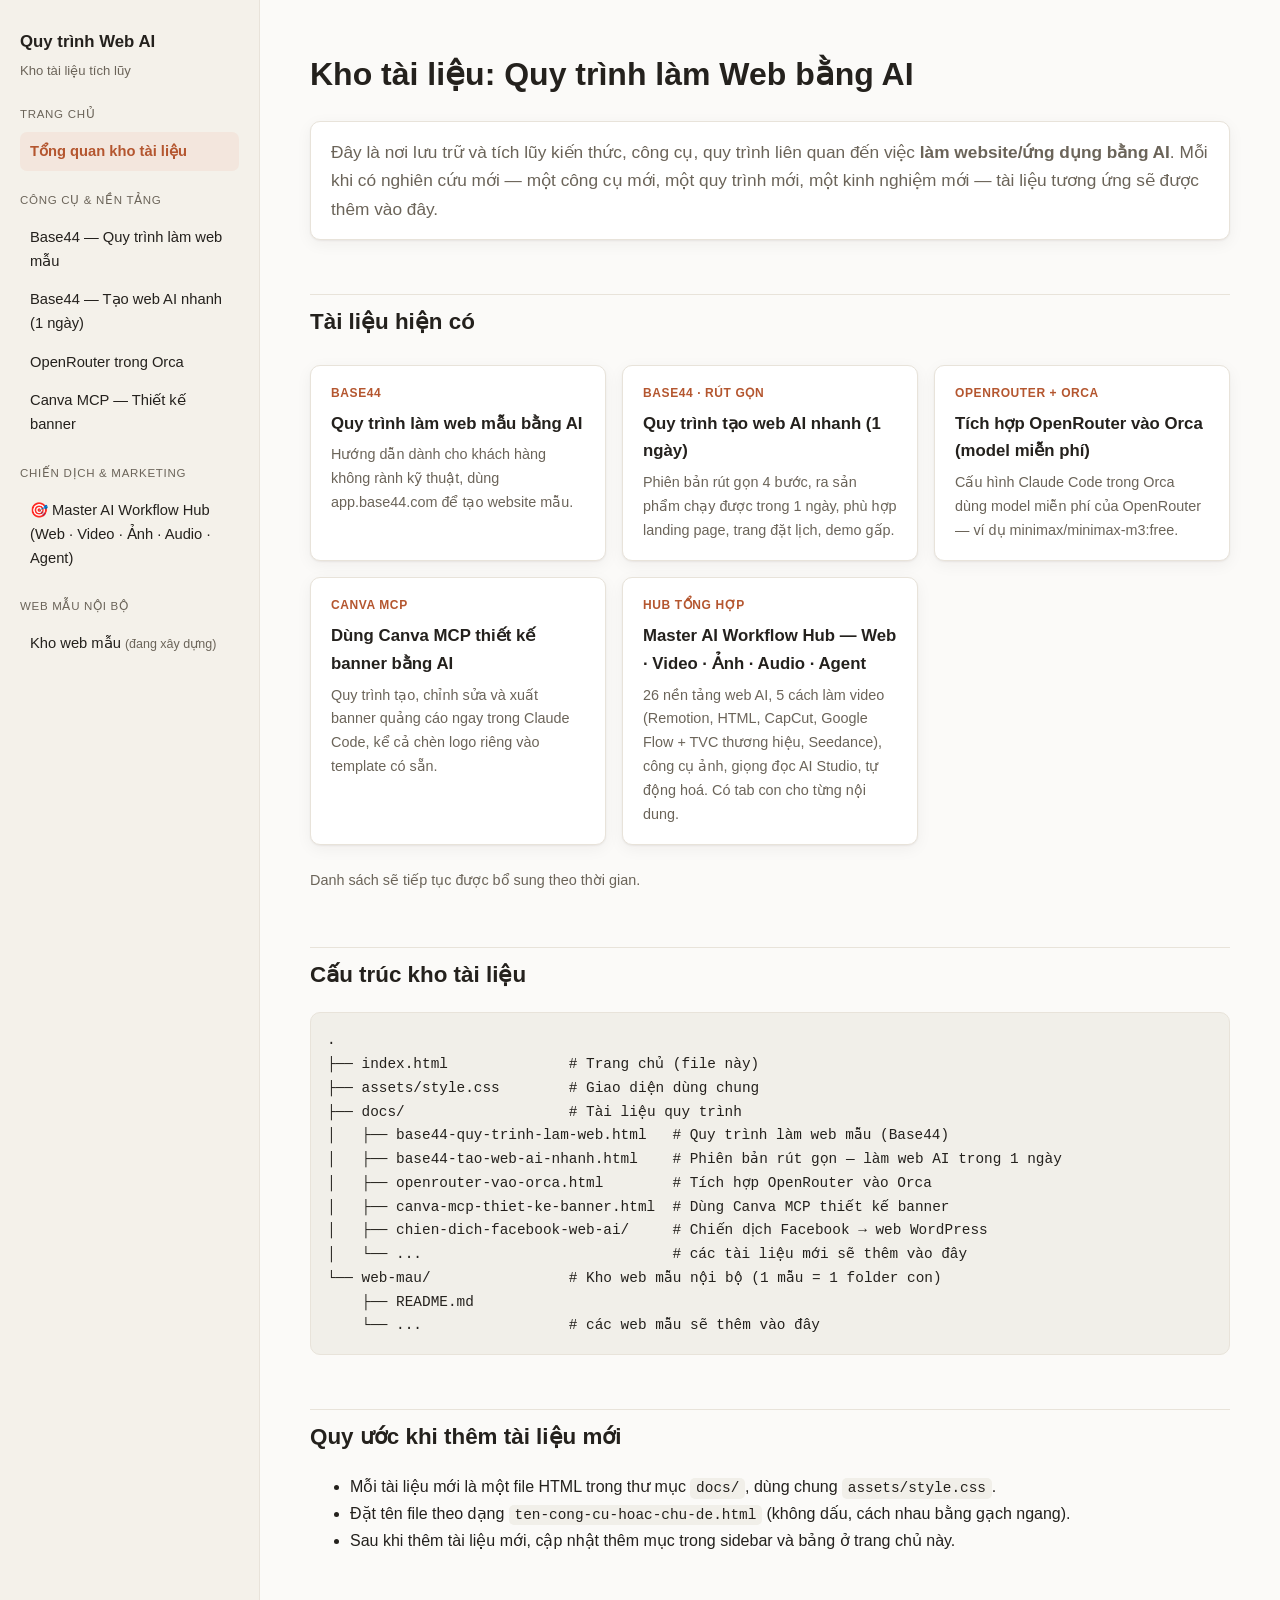
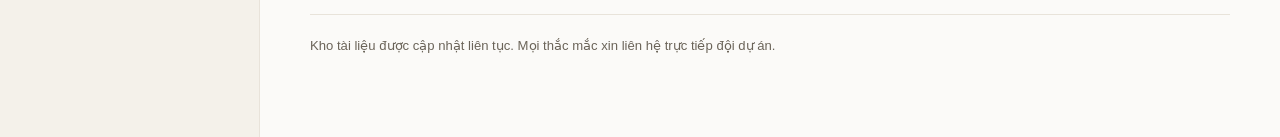
==== commit 3833a6fd: "docs: point README/index to current Master AI Workflow Hub, add artifact link, redirect legacy copy " ====
--- a/index.html
+++ b/index.html
@@ -32,7 +32,7 @@
     <div class="sidebar-section-title">Chiến dịch &amp; Marketing</div>
     <nav>
       <ul>
-        <li><a href="docs/chien-dich-facebook-web-ai/facebook-campaign-tabs.html">🎯 Chiến dịch Facebook → Web WordPress</a></li>
+        <li><a href="docs/facebook-campaign-tabs.html">🎯 Master AI Workflow Hub (Web · Video · Ảnh · Audio · Agent)</a></li>
       </ul>
     </nav>
 
@@ -78,10 +78,10 @@
           <h3>Dùng Canva MCP thiết kế banner bằng AI</h3>
           <p>Quy trình tạo, chỉnh sửa và xuất banner quảng cáo ngay trong Claude Code, kể cả chèn logo riêng vào template có sẵn.</p>
         </a>
-        <a class="card" href="docs/chien-dich-facebook-web-ai/facebook-campaign-tabs.html">
-          <div class="card-eyebrow">Chiến dịch FB</div>
-          <h3>Chiến dịch Facebook → Khách làm website WordPress</h3>
-          <p>Bộ tài liệu gồm sơ đồ dòng chảy, kế hoạch 10 phần, bảng web AI, 7 bài đăng nhóm và hệ thống Content &amp; Design 2 tầng.</p>
+        <a class="card" href="docs/facebook-campaign-tabs.html">
+          <div class="card-eyebrow">Hub tổng hợp</div>
+          <h3>Master AI Workflow Hub — Web · Video · Ảnh · Audio · Agent</h3>
+          <p>26 nền tảng web AI, 5 cách làm video (Remotion, HTML, CapCut, Google Flow + TVC thương hiệu, Seedance), công cụ ảnh, giọng đọc AI Studio, tự động hoá. Có tab con cho từng nội dung.</p>
         </a>
       </div>
       <p style="color:var(--text-muted); font-size:0.9rem;">Danh sách sẽ tiếp tục được bổ sung theo thời gian.</p>
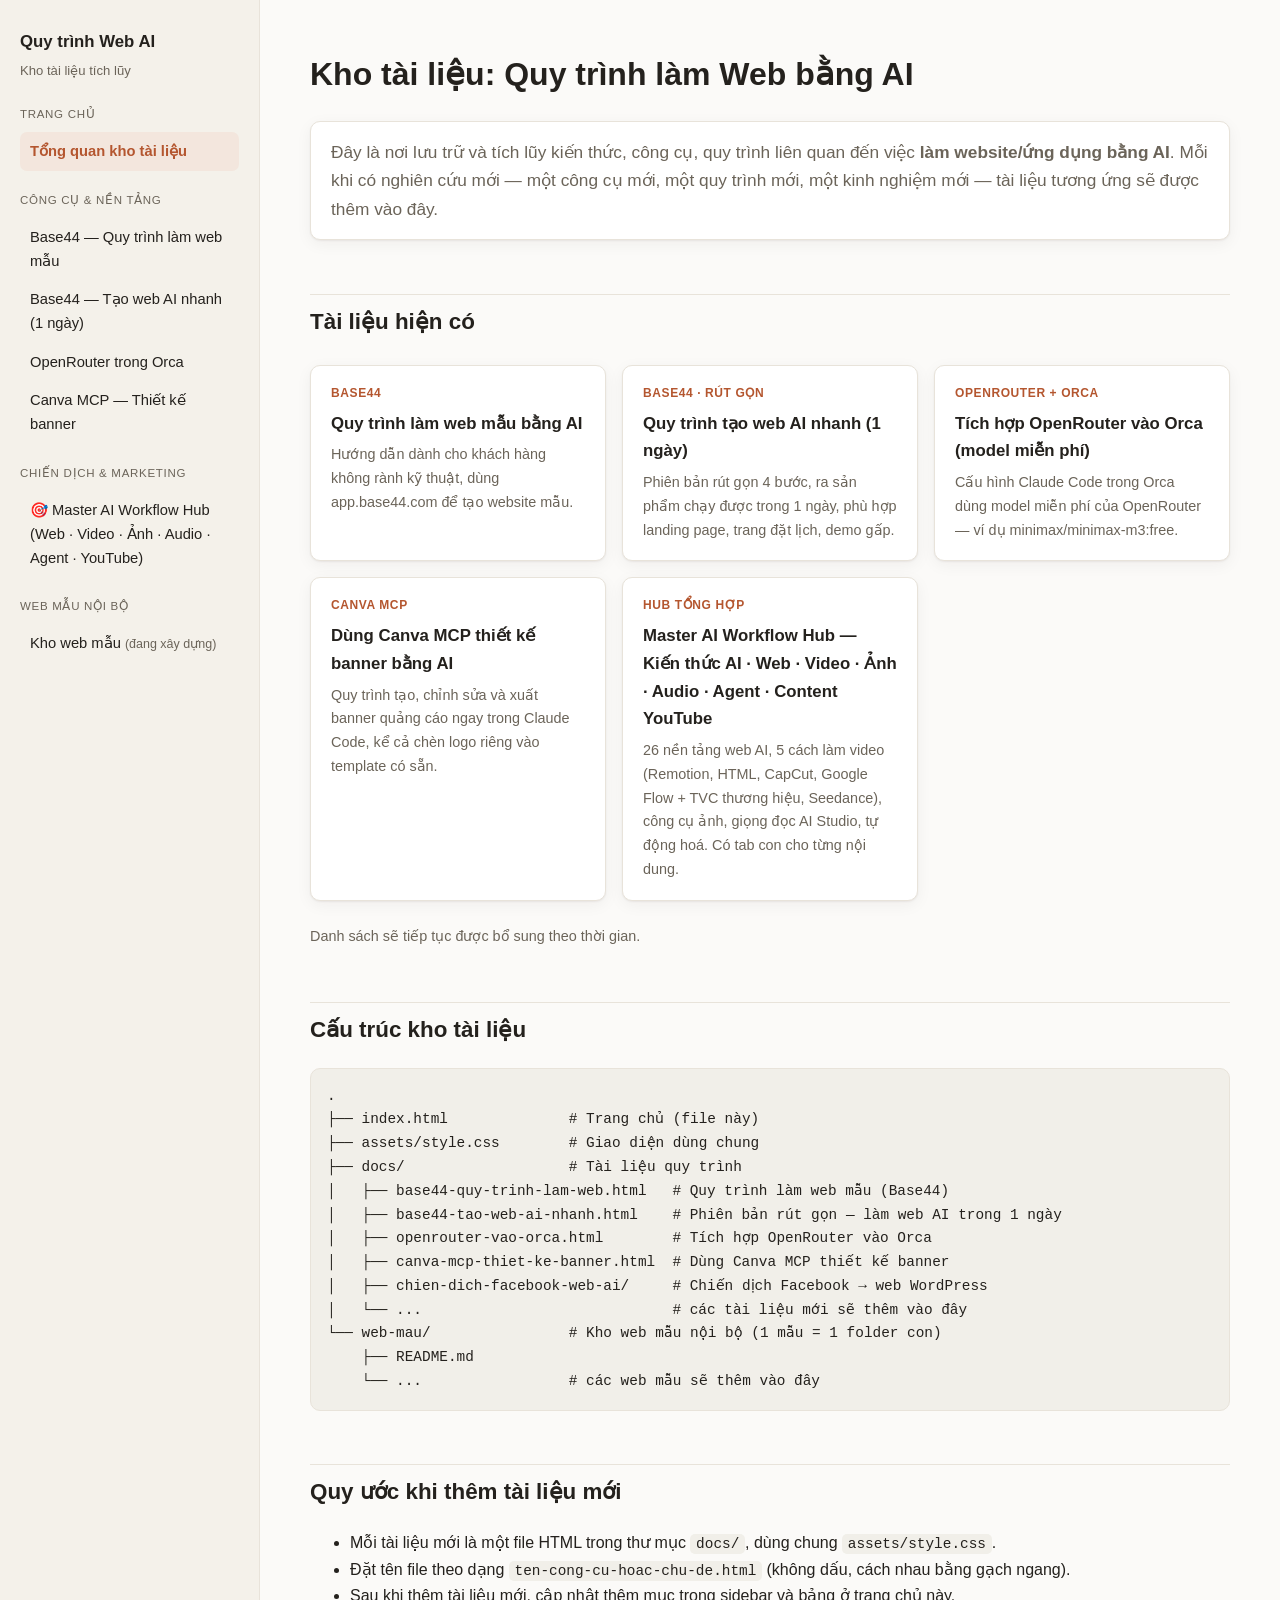
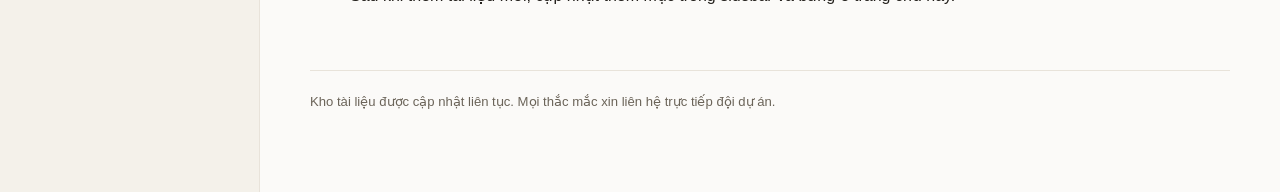
==== commit 34ad53b9: "docs: add first tab 'Kiến thức AI' — AI→GenAI hierarchy, how LLMs work, prompt engineering, RAG/Agen" ====
--- a/index.html
+++ b/index.html
@@ -32,7 +32,7 @@
     <div class="sidebar-section-title">Chiến dịch &amp; Marketing</div>
     <nav>
       <ul>
-        <li><a href="docs/facebook-campaign-tabs.html">🎯 Master AI Workflow Hub (Web · Video · Ảnh · Audio · Agent)</a></li>
+        <li><a href="docs/facebook-campaign-tabs.html">🎯 Master AI Workflow Hub (Web · Video · Ảnh · Audio · Agent · YouTube)</a></li>
       </ul>
     </nav>
 
@@ -80,7 +80,7 @@
         </a>
         <a class="card" href="docs/facebook-campaign-tabs.html">
           <div class="card-eyebrow">Hub tổng hợp</div>
-          <h3>Master AI Workflow Hub — Web · Video · Ảnh · Audio · Agent</h3>
+          <h3>Master AI Workflow Hub — Kiến thức AI · Web · Video · Ảnh · Audio · Agent · Content YouTube</h3>
           <p>26 nền tảng web AI, 5 cách làm video (Remotion, HTML, CapCut, Google Flow + TVC thương hiệu, Seedance), công cụ ảnh, giọng đọc AI Studio, tự động hoá. Có tab con cho từng nội dung.</p>
         </a>
       </div>
